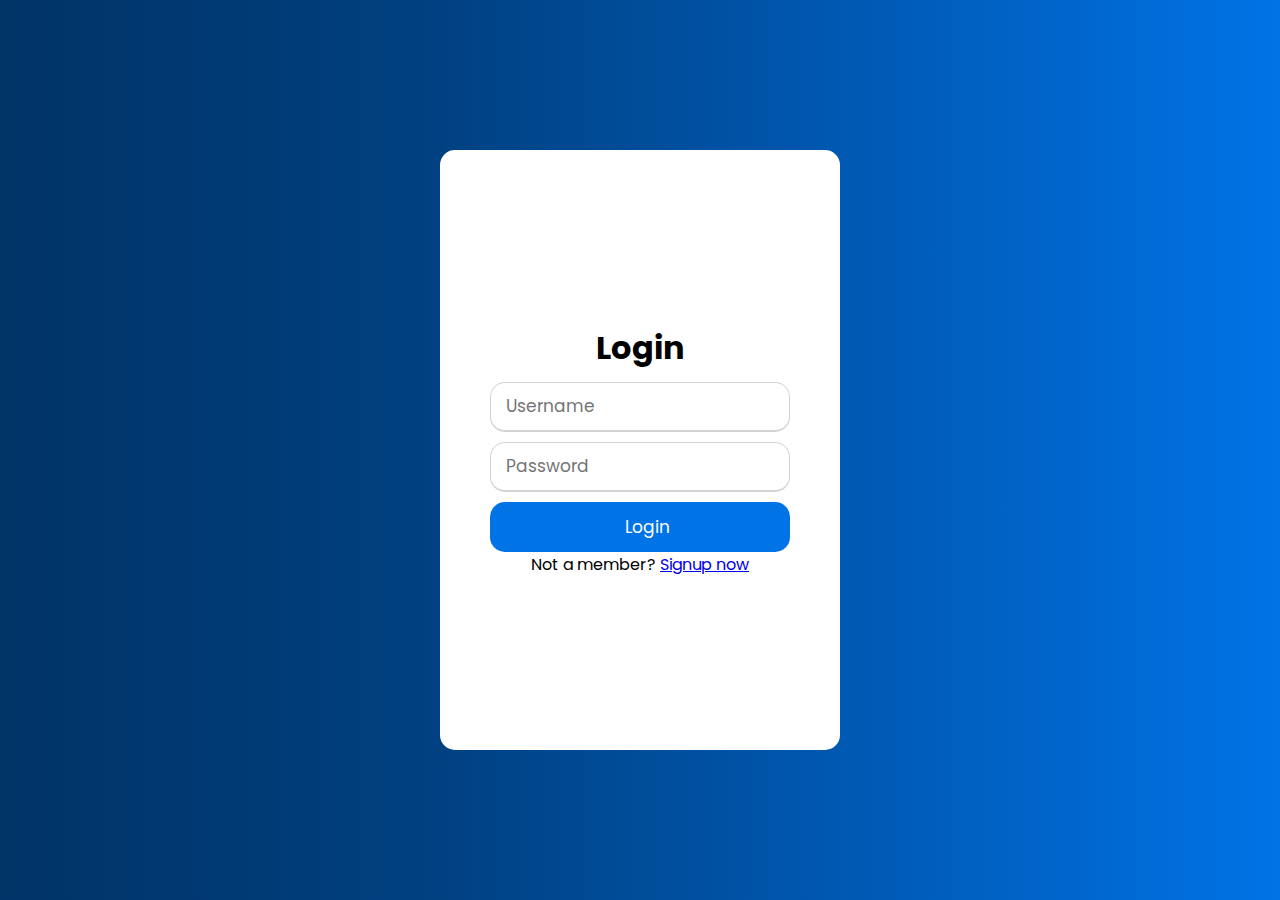
==== public/index.html @ d91e5e73 "added initial server files" ====
<html lang="en">
<head>
  <meta charset="UTF-8">
  <meta name="viewport" content="width=device-width, initial-scale=1.0">

  <link rel="stylesheet" href="index.css">

  <title>Chatroom</title>
</head>
<body>
  <div class="container">

    <h1>Login</h1>

    <form action="#">
      
      <div>
        <input type="text" placeholder="Username" required>
      </div>

      <div>
        <input type="password" placeholder="Password" required>
      </div>


      <div>
        <input type="submit" value="Login">
      </div>
      <div class="signup-link">Not a member? <a href="signup.html">Signup now</a></div>

    </form>
  </div>
</body>
</html>
---- public/index.css ----
@import url('https://fonts.googleapis.com/css?family=Poppins:400,500,600,700&display=swap');

* {
  margin: 0;
  padding: 0;
  box-sizing: border-box;
  font-family: 'Poppins', sans-serif;
}

body{
  display: flex;
  justify-content: center;
  align-items: center;
  background: -webkit-linear-gradient(left, #003366, #004080, #0059b3, #0073e6);
}

.container {
  display: flex;
  flex-direction: column;
  justify-content: center;
  align-items: center;
  width: 400px;
  height: 600px;
  border-radius: 15px;
  background: #fff;
  text-align: center;
}

input {
  margin-top: 10px;
  width: 300px;
  height: 50px;
  outline: none;
  padding-left: 15px;
  border-radius: 15px;
  border: 1px solid lightgrey;
  border-bottom-width: 2px;
  font-size: 17px;
  transition: all 0.3s ease;
}

input[type="submit"] {
  cursor: pointer;
  background-color: #0073e6;
  color: #fff;
  border: none;
}
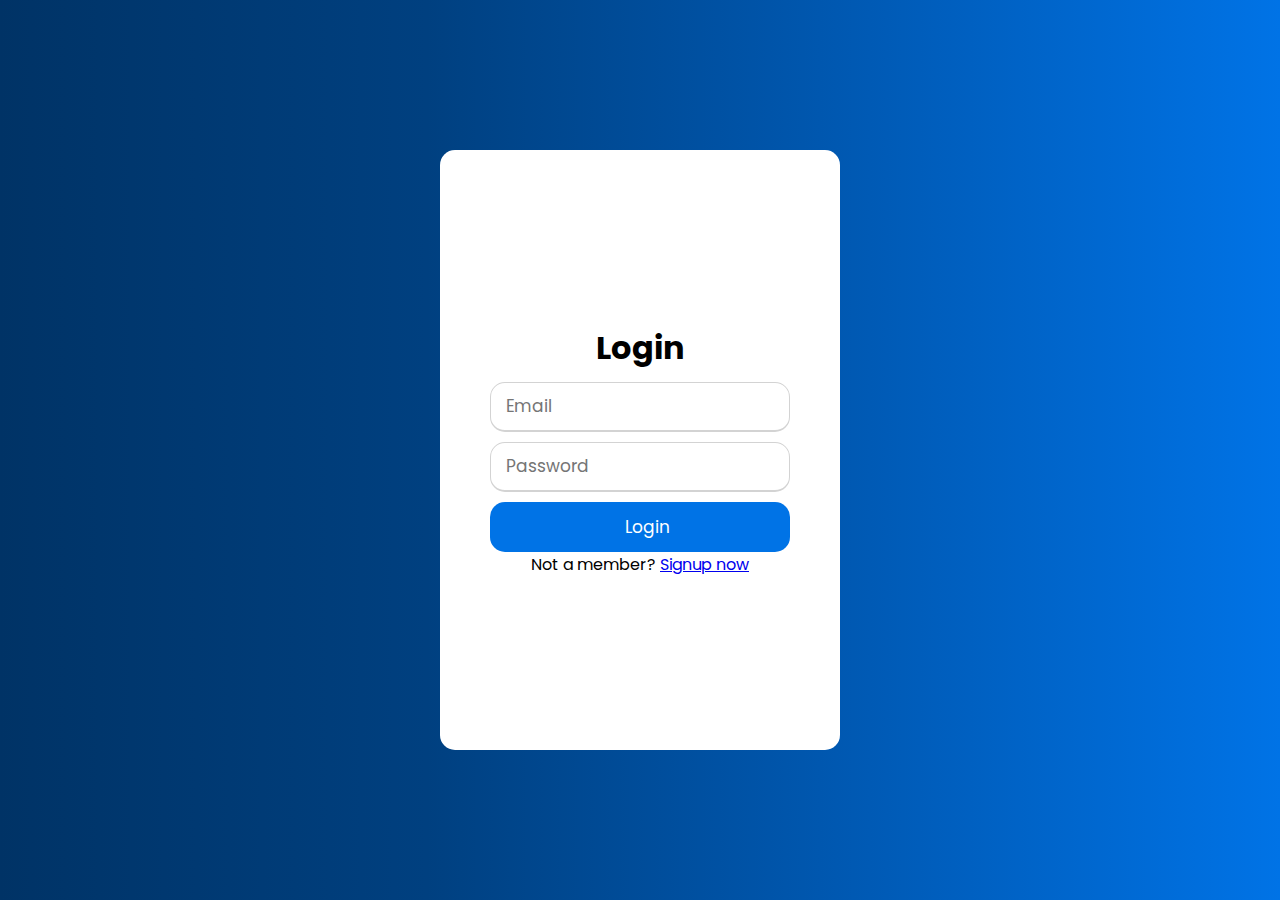
==== commit 03118040: "Added: image upload to signup form, db connection" ====
--- a/public/index.html
+++ b/public/index.html
@@ -12,10 +12,10 @@
 
     <h1>Login</h1>
 
-    <form action="#">
+    <form action="/auth/login" method="post">
       
       <div>
-        <input type="text" placeholder="Username" required>
+        <input type="email" placeholder="Email" required>
       </div>
 
       <div>
--- a/public/index.css
+++ b/public/index.css
@@ -7,7 +7,7 @@
   font-family: 'Poppins', sans-serif;
 }
 
-body{
+body {
   display: flex;
   justify-content: center;
   align-items: center;
@@ -44,4 +44,67 @@
   background-color: #0073e6;
   color: #fff;
   border: none;
+}
+
+.avatar-wrapper {
+  position: relative;
+  height: 200px;
+  width: 200px;
+  margin: 50px auto;
+  border-radius: 50%;
+  overflow: hidden;
+  box-shadow: 1px 1px 15px -5px black;
+  transition: all .3s ease;
+}
+
+.avatar-wrapper:hover {
+  transform: scale(1.05);
+  cursor: pointer;
+}
+
+.avatar-wrapper:hover .profile-pic {
+  opacity: .5;
+}
+
+.profile-pic {
+  height: 100%;
+  width: 100%;
+  transition: all .3s ease;
+}
+
+.profile-pic:after {
+  font-family: FontAwesome;
+  content: "\f007";
+  top: 0;
+  left: 0;
+  width: 100%;
+  height: 100%;
+  position: absolute;
+  font-size: 190px;
+  background: #ecf0f1;
+  color: #34495e;
+  text-align: center;
+}
+
+.upload-button {
+  position: absolute;
+  top: 0;
+  left: 0;
+  height: 100%;
+  width: 100%;
+}
+
+.delete-button {
+  justify-content: center;
+  align-items: center;
+  background-color: #e74c3c;
+  color: #fff;
+  border: none;
+  padding: 8px 16px;
+  border-radius: 5px;
+  cursor: pointer;
+}
+
+.delete-button:hover {
+  background-color: #c0392b;
 }